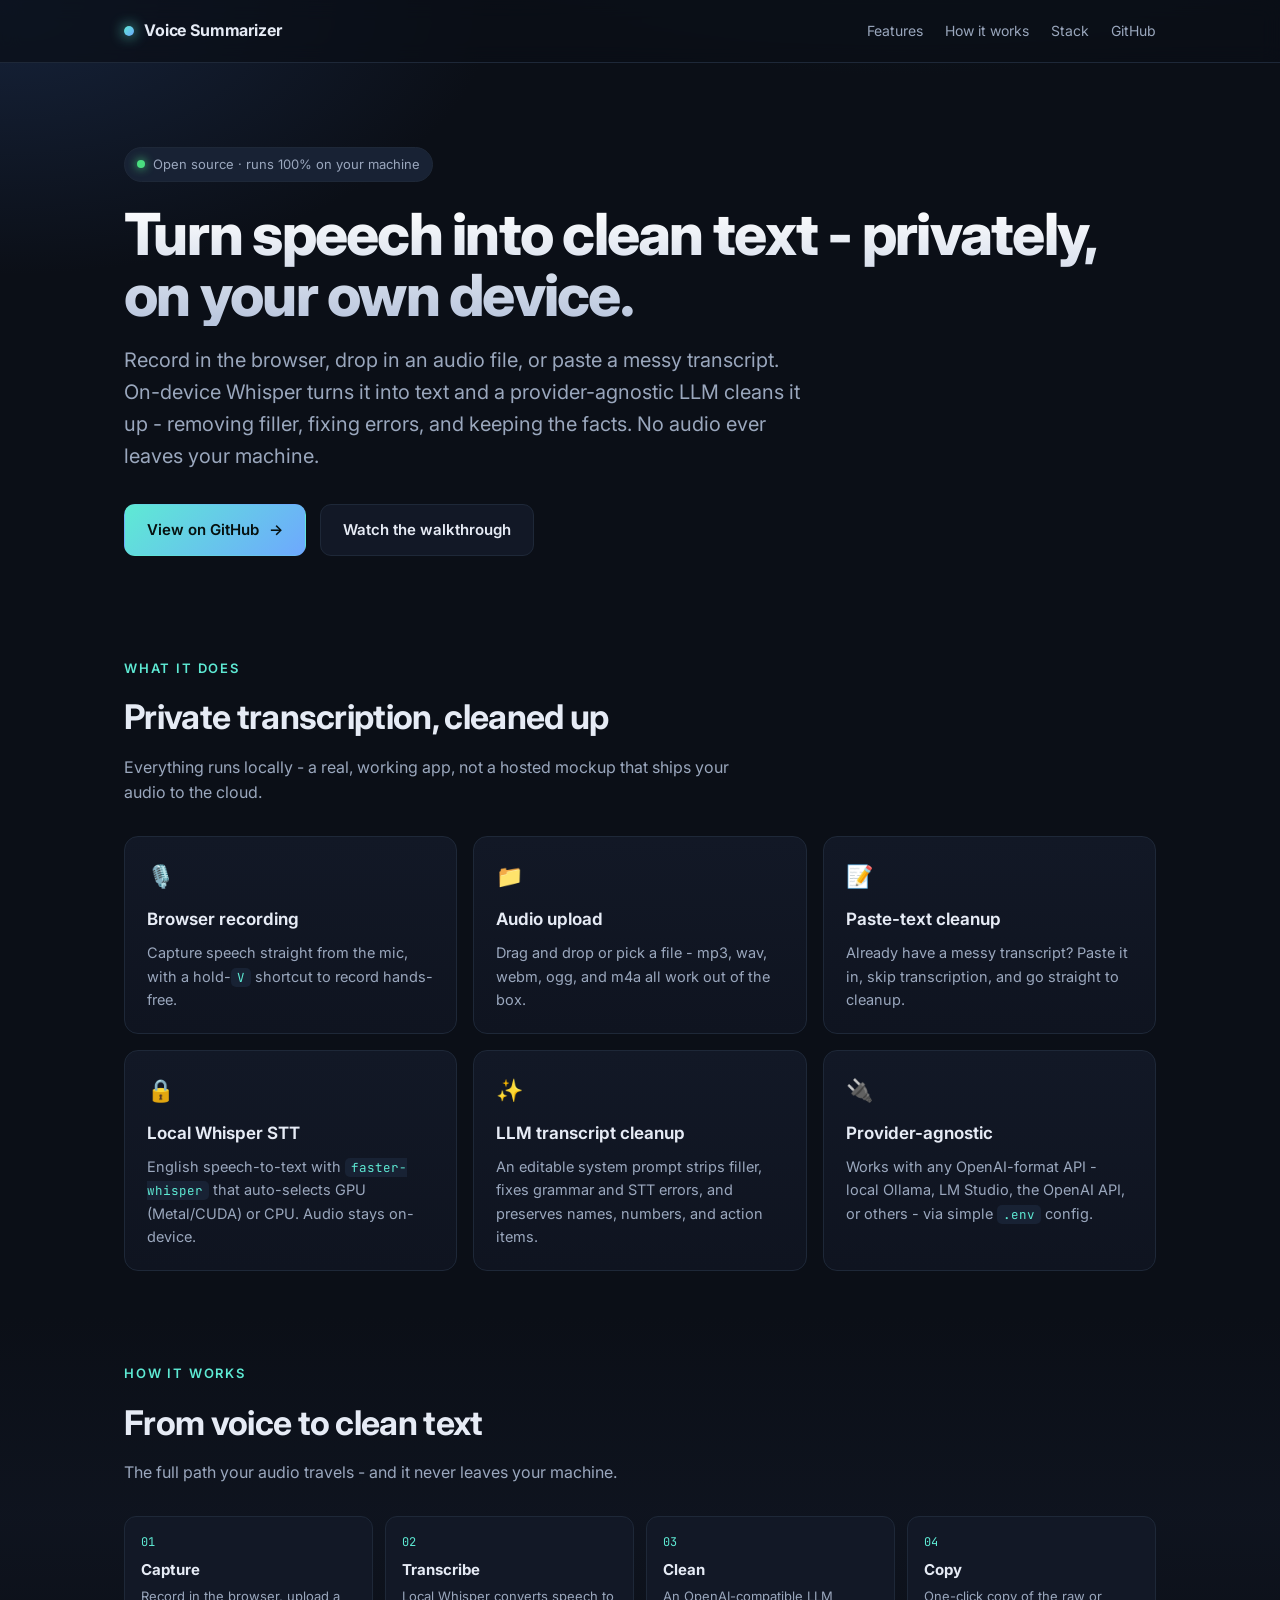
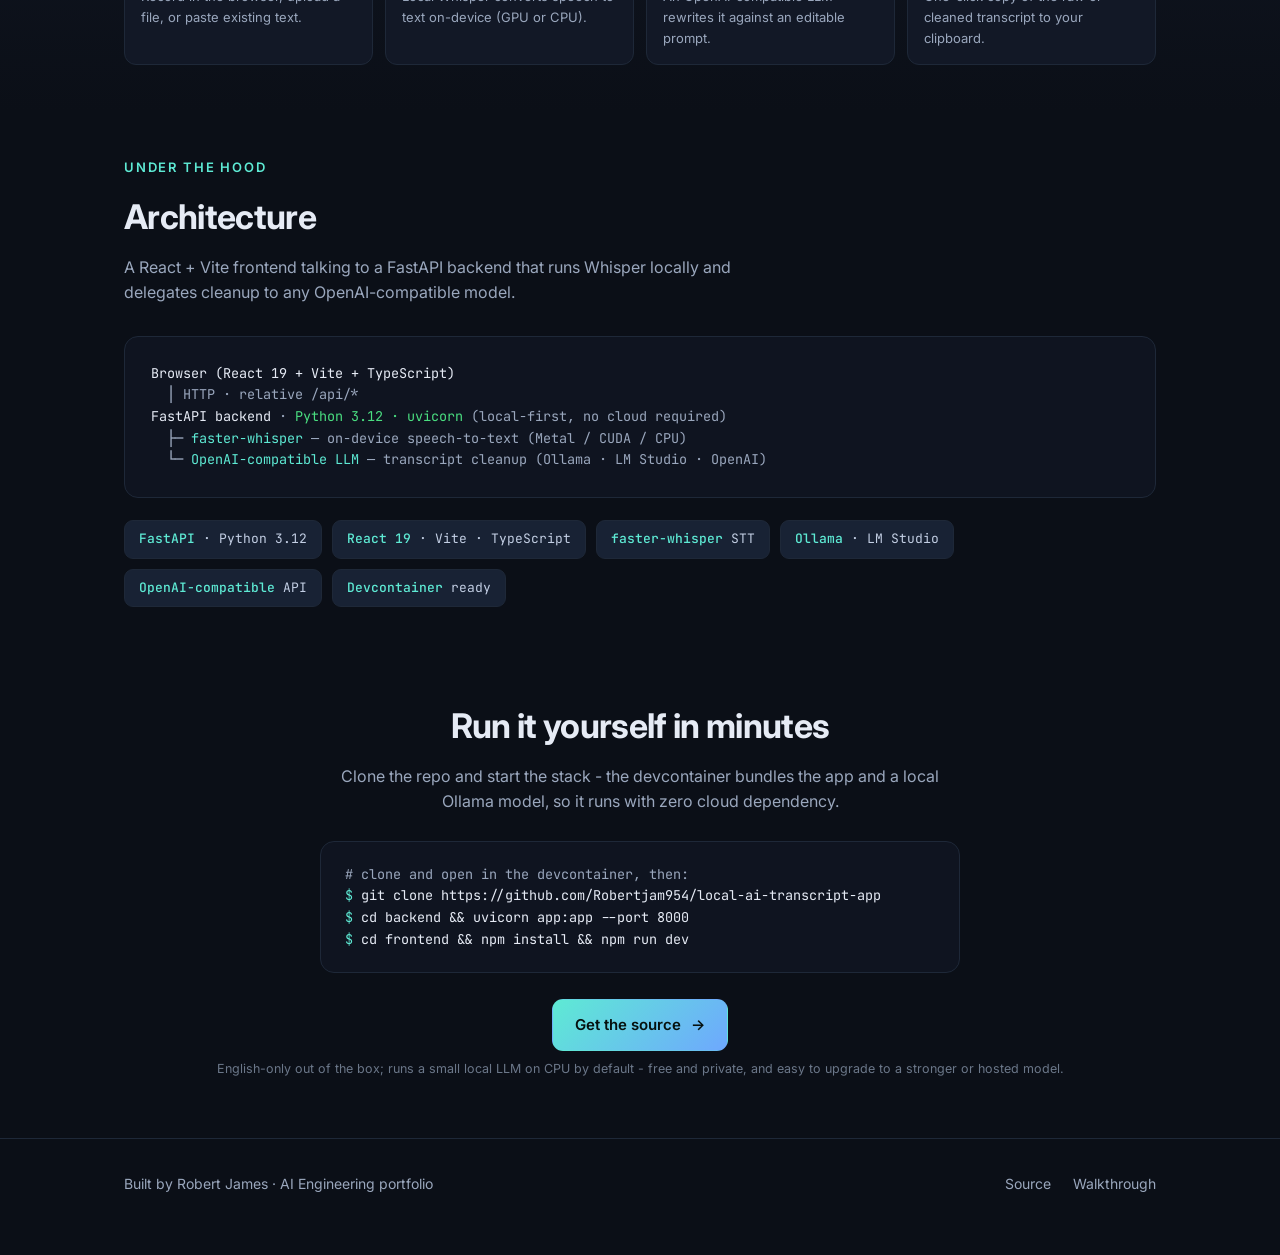
==== site/index.html @ 87acdcfa "ok" ====
<!DOCTYPE html>
<html lang="en">
<head>
<meta charset="utf-8" />
<meta name="viewport" content="width=device-width, initial-scale=1" />
<title>AI Transcript App - Voice Summarizer</title>
<meta name="description" content="A local-first voice transcription and cleanup app: browser recording, on-device Whisper speech-to-text, and provider-agnostic LLM cleanup. FastAPI + React. Your audio never leaves your machine." />
<meta property="og:title" content="AI Transcript App - Voice Summarizer" />
<meta property="og:description" content="Browser recording, on-device Whisper speech-to-text, and provider-agnostic LLM cleanup - all running locally on your own machine." />
<meta property="og:type" content="website" />
<link rel="preconnect" href="https://fonts.googleapis.com" />
<link rel="preconnect" href="https://fonts.gstatic.com" crossorigin />
<link href="https://fonts.googleapis.com/css2?family=Inter:wght@400;500;600;700;800&family=JetBrains+Mono:wght@400;500&display=swap" rel="stylesheet" />
<style>
  :root {
    --bg: #0b0f17;
    --panel: #121826;
    --panel-2: #0f1420;
    --border: #1e2838;
    --text: #e6ebf5;
    --muted: #9aa7bd;
    --accent: #5eead4;
    --accent-2: #6ea8fe;
    --good: #4ade80;
    --chip: #182234;
    --radius: 14px;
    --max: 1080px;
  }
  * { box-sizing: border-box; }
  html { scroll-behavior: smooth; }
  body {
    margin: 0;
    font-family: 'Inter', system-ui, -apple-system, Segoe UI, Roboto, sans-serif;
    background: radial-gradient(1200px 600px at 70% -10%, #13322f 0%, transparent 60%),
                radial-gradient(900px 500px at 0% 0%, #16233b 0%, transparent 55%),
                var(--bg);
    color: var(--text);
    line-height: 1.6;
    -webkit-font-smoothing: antialiased;
  }
  a { color: var(--accent); text-decoration: none; }
  a:hover { text-decoration: underline; }
  .wrap { max-width: var(--max); margin: 0 auto; padding: 0 24px; }

  /* Nav */
  nav {
    position: sticky; top: 0; z-index: 10;
    backdrop-filter: blur(10px);
    background: rgba(11,15,23,0.72);
    border-bottom: 1px solid var(--border);
  }
  nav .wrap { display: flex; align-items: center; justify-content: space-between; height: 62px; }
  .brand { display: flex; align-items: center; gap: 10px; font-weight: 700; letter-spacing: -0.01em; }
  .brand .dot { width: 10px; height: 10px; border-radius: 50%; background: linear-gradient(135deg, var(--accent), var(--accent-2)); box-shadow: 0 0 14px var(--accent); }
  .nav-links { display: flex; gap: 22px; align-items: center; font-size: 14px; }
  .nav-links a { color: var(--muted); }
  .nav-links a:hover { color: var(--text); text-decoration: none; }

  /* Hero */
  header.hero { padding: 84px 0 56px; }
  .status {
    display: inline-flex; align-items: center; gap: 8px;
    font-size: 13px; color: var(--muted);
    background: var(--chip); border: 1px solid var(--border);
    padding: 6px 12px; border-radius: 999px; margin-bottom: 22px;
  }
  .status .live { width: 8px; height: 8px; border-radius: 50%; background: var(--good); box-shadow: 0 0 10px var(--good); animation: pulse 2s infinite; }
  @keyframes pulse { 0%,100% { opacity: 1; } 50% { opacity: 0.4; } }
  h1 {
    font-size: clamp(34px, 6vw, 58px);
    line-height: 1.05; letter-spacing: -0.03em; margin: 0 0 18px;
    font-weight: 800;
    background: linear-gradient(180deg, #ffffff 0%, #b7c4dc 100%);
    -webkit-background-clip: text; background-clip: text; color: transparent;
  }
  .lede { font-size: clamp(16px, 2.2vw, 20px); color: var(--muted); max-width: 680px; margin: 0 0 32px; }
  .cta { display: flex; flex-wrap: wrap; gap: 14px; }
  .btn {
    display: inline-flex; align-items: center; gap: 10px;
    padding: 13px 22px; border-radius: 11px; font-weight: 600; font-size: 15px;
    border: 1px solid transparent; cursor: pointer;
  }
  .btn.primary { background: linear-gradient(135deg, var(--accent), var(--accent-2)); color: #06110f; }
  .btn.primary:hover { text-decoration: none; filter: brightness(1.08); }
  .btn.ghost { background: var(--panel); border-color: var(--border); color: var(--text); }
  .btn.ghost:hover { text-decoration: none; border-color: #33415a; }
  .btn .arrow { transition: transform .2s; }
  .btn:hover .arrow { transform: translateX(3px); }

  /* Sections */
  section { padding: 46px 0; }
  .eyebrow { font-size: 13px; text-transform: uppercase; letter-spacing: 0.14em; color: var(--accent); font-weight: 600; margin-bottom: 12px; }
  h2 { font-size: clamp(24px, 3.4vw, 34px); letter-spacing: -0.02em; margin: 0 0 10px; font-weight: 700; }
  .section-sub { color: var(--muted); max-width: 640px; margin: 0 0 30px; }

  /* Feature grid */
  .grid { display: grid; grid-template-columns: repeat(auto-fit, minmax(260px, 1fr)); gap: 16px; }
  .card {
    background: linear-gradient(180deg, var(--panel) 0%, var(--panel-2) 100%);
    border: 1px solid var(--border); border-radius: var(--radius); padding: 22px;
    transition: transform .2s, border-color .2s;
  }
  .card:hover { transform: translateY(-3px); border-color: #33415a; }
  .card .ico { font-size: 22px; margin-bottom: 12px; }
  .card h3 { margin: 0 0 8px; font-size: 17px; font-weight: 650; }
  .card p { margin: 0; color: var(--muted); font-size: 14.5px; }
  .card code { font-family: 'JetBrains Mono', monospace; font-size: 12.5px; color: var(--accent); background: var(--chip); padding: 1px 6px; border-radius: 5px; }

  /* Flow */
  .flow { display: flex; flex-wrap: wrap; align-items: stretch; gap: 12px; }
  .flow .step {
    flex: 1 1 150px; background: var(--panel); border: 1px solid var(--border);
    border-radius: 12px; padding: 16px; position: relative;
  }
  .flow .step .n { font-family: 'JetBrains Mono', monospace; font-size: 12px; color: var(--accent); }
  .flow .step h4 { margin: 6px 0 4px; font-size: 15px; }
  .flow .step p { margin: 0; font-size: 13px; color: var(--muted); }

  /* Stack chips */
  .chips { display: flex; flex-wrap: wrap; gap: 10px; }
  .chip {
    font-family: 'JetBrains Mono', monospace; font-size: 13px;
    background: var(--chip); border: 1px solid var(--border);
    padding: 8px 14px; border-radius: 9px; color: #c3cfe4;
  }
  .chip b { color: var(--accent); font-weight: 500; }

  /* Architecture panel */
  .arch {
    background: var(--panel-2); border: 1px solid var(--border);
    border-radius: var(--radius); padding: 26px; font-family: 'JetBrains Mono', monospace;
    font-size: 13.5px; color: var(--muted); overflow-x: auto;
  }
  .arch .l { color: var(--text); }
  .arch .a { color: var(--accent); }
  .arch .g { color: var(--good); }

  /* Code block */
  .code {
    background: var(--panel-2); border: 1px solid var(--border);
    border-radius: var(--radius); padding: 22px 24px; font-family: 'JetBrains Mono', monospace;
    font-size: 13.5px; color: var(--text); overflow-x: auto; margin: 0 auto; max-width: 640px; text-align: left;
  }
  .code .c { color: var(--muted); }
  .code .p { color: var(--accent); }

  footer { border-top: 1px solid var(--border); padding: 34px 0 60px; color: var(--muted); font-size: 14px; }
  footer .wrap { display: flex; flex-wrap: wrap; gap: 12px; justify-content: space-between; align-items: center; }
  .note { font-size: 12.5px; color: #6b7789; margin-top: 8px; }
</style>
</head>
<body>

<nav>
  <div class="wrap">
    <div class="brand"><span class="dot"></span> Voice Summarizer</div>
    <div class="nav-links">
      <a href="#features">Features</a>
      <a href="#how">How it works</a>
      <a href="#stack">Stack</a>
      <a href="https://github.com/Robertjam954/local-ai-transcript-app">GitHub</a>
    </div>
  </div>
</nav>

<header class="hero">
  <div class="wrap">
    <span class="status"><span class="live"></span> Open source · runs 100% on your machine</span>
    <h1>Turn speech into clean text - privately, on your own device.</h1>
    <p class="lede">
      Record in the browser, drop in an audio file, or paste a messy transcript. On-device Whisper
      turns it into text and a provider-agnostic LLM cleans it up - removing filler, fixing errors, and
      keeping the facts. No audio ever leaves your machine.
    </p>
    <div class="cta">
      <a class="btn primary" href="https://github.com/Robertjam954/local-ai-transcript-app" target="_blank" rel="noopener">
        View on GitHub <span class="arrow">-&gt;</span>
      </a>
      <a class="btn ghost" href="https://youtu.be/WUo5tKg2lnE" target="_blank" rel="noopener">
        Watch the walkthrough
      </a>
    </div>
  </div>
</header>

<section id="features">
  <div class="wrap">
    <div class="eyebrow">What it does</div>
    <h2>Private transcription, cleaned up</h2>
    <p class="section-sub">Everything runs locally - a real, working app, not a hosted mockup that ships your audio to the cloud.</p>
    <div class="grid">
      <div class="card">
        <div class="ico">🎙️</div>
        <h3>Browser recording</h3>
        <p>Capture speech straight from the mic, with a hold-<code>V</code> shortcut to record hands-free.</p>
      </div>
      <div class="card">
        <div class="ico">📁</div>
        <h3>Audio upload</h3>
        <p>Drag and drop or pick a file - mp3, wav, webm, ogg, and m4a all work out of the box.</p>
      </div>
      <div class="card">
        <div class="ico">📝</div>
        <h3>Paste-text cleanup</h3>
        <p>Already have a messy transcript? Paste it in, skip transcription, and go straight to cleanup.</p>
      </div>
      <div class="card">
        <div class="ico">🔒</div>
        <h3>Local Whisper STT</h3>
        <p>English speech-to-text with <code>faster-whisper</code> that auto-selects GPU (Metal/CUDA) or CPU. Audio stays on-device.</p>
      </div>
      <div class="card">
        <div class="ico">✨</div>
        <h3>LLM transcript cleanup</h3>
        <p>An editable system prompt strips filler, fixes grammar and STT errors, and preserves names, numbers, and action items.</p>
      </div>
      <div class="card">
        <div class="ico">🔌</div>
        <h3>Provider-agnostic</h3>
        <p>Works with any OpenAI-format API - local Ollama, LM Studio, the OpenAI API, or others - via simple <code>.env</code> config.</p>
      </div>
    </div>
  </div>
</section>

<section id="how" style="background: linear-gradient(180deg, transparent, rgba(18,24,38,0.5), transparent);">
  <div class="wrap">
    <div class="eyebrow">How it works</div>
    <h2>From voice to clean text</h2>
    <p class="section-sub">The full path your audio travels - and it never leaves your machine.</p>
    <div class="flow">
      <div class="step"><div class="n">01</div><h4>Capture</h4><p>Record in the browser, upload a file, or paste existing text.</p></div>
      <div class="step"><div class="n">02</div><h4>Transcribe</h4><p>Local Whisper converts speech to text on-device (GPU or CPU).</p></div>
      <div class="step"><div class="n">03</div><h4>Clean</h4><p>An OpenAI-compatible LLM rewrites it against an editable prompt.</p></div>
      <div class="step"><div class="n">04</div><h4>Copy</h4><p>One-click copy of the raw or cleaned transcript to your clipboard.</p></div>
    </div>
  </div>
</section>

<section id="stack">
  <div class="wrap">
    <div class="eyebrow">Under the hood</div>
    <h2>Architecture</h2>
    <p class="section-sub">A React + Vite frontend talking to a FastAPI backend that runs Whisper locally and delegates cleanup to any OpenAI-compatible model.</p>
    <div class="arch">
<span class="l">Browser (React 19 + Vite + TypeScript)</span><br />
&nbsp;&nbsp;│ HTTP · relative /api/*<br />
<span class="l">FastAPI backend</span> · <span class="g">Python 3.12 · uvicorn</span> (local-first, no cloud required)<br />
&nbsp;&nbsp;├─ <span class="a">faster-whisper</span> — on-device speech-to-text (Metal / CUDA / CPU)<br />
&nbsp;&nbsp;└─ <span class="a">OpenAI-compatible LLM</span> — transcript cleanup (Ollama · LM Studio · OpenAI)<br />
    </div>
    <div style="height:22px"></div>
    <div class="chips">
      <span class="chip"><b>FastAPI</b> · Python 3.12</span>
      <span class="chip"><b>React 19</b> · Vite · TypeScript</span>
      <span class="chip"><b>faster-whisper</b> STT</span>
      <span class="chip"><b>Ollama</b> · LM Studio</span>
      <span class="chip"><b>OpenAI-compatible</b> API</span>
      <span class="chip"><b>Devcontainer</b> ready</span>
    </div>
  </div>
</section>

<section>
  <div class="wrap" style="text-align:center;">
    <h2>Run it yourself in minutes</h2>
    <p class="section-sub" style="margin: 0 auto 26px;">Clone the repo and start the stack - the devcontainer bundles the app and a local Ollama model, so it runs with zero cloud dependency.</p>
    <div class="code">
<span class="c"># clone and open in the devcontainer, then:</span><br />
<span class="p">$</span> git clone https://github.com/Robertjam954/local-ai-transcript-app<br />
<span class="p">$</span> cd backend &amp;&amp; uvicorn app:app --port 8000<br />
<span class="p">$</span> cd frontend &amp;&amp; npm install &amp;&amp; npm run dev
    </div>
    <div style="height:26px"></div>
    <a class="btn primary" href="https://github.com/Robertjam954/local-ai-transcript-app" target="_blank" rel="noopener">
      Get the source <span class="arrow">-&gt;</span>
    </a>
    <p class="note">English-only out of the box; runs a small local LLM on CPU by default - free and private, and easy to upgrade to a stronger or hosted model.</p>
  </div>
</section>

<footer>
  <div class="wrap">
    <div>Built by Robert James · AI Engineering portfolio</div>
    <div class="nav-links">
      <a href="https://github.com/Robertjam954/local-ai-transcript-app">Source</a>
      <a href="https://youtu.be/WUo5tKg2lnE">Walkthrough</a>
    </div>
  </div>
</footer>

</body>
</html>
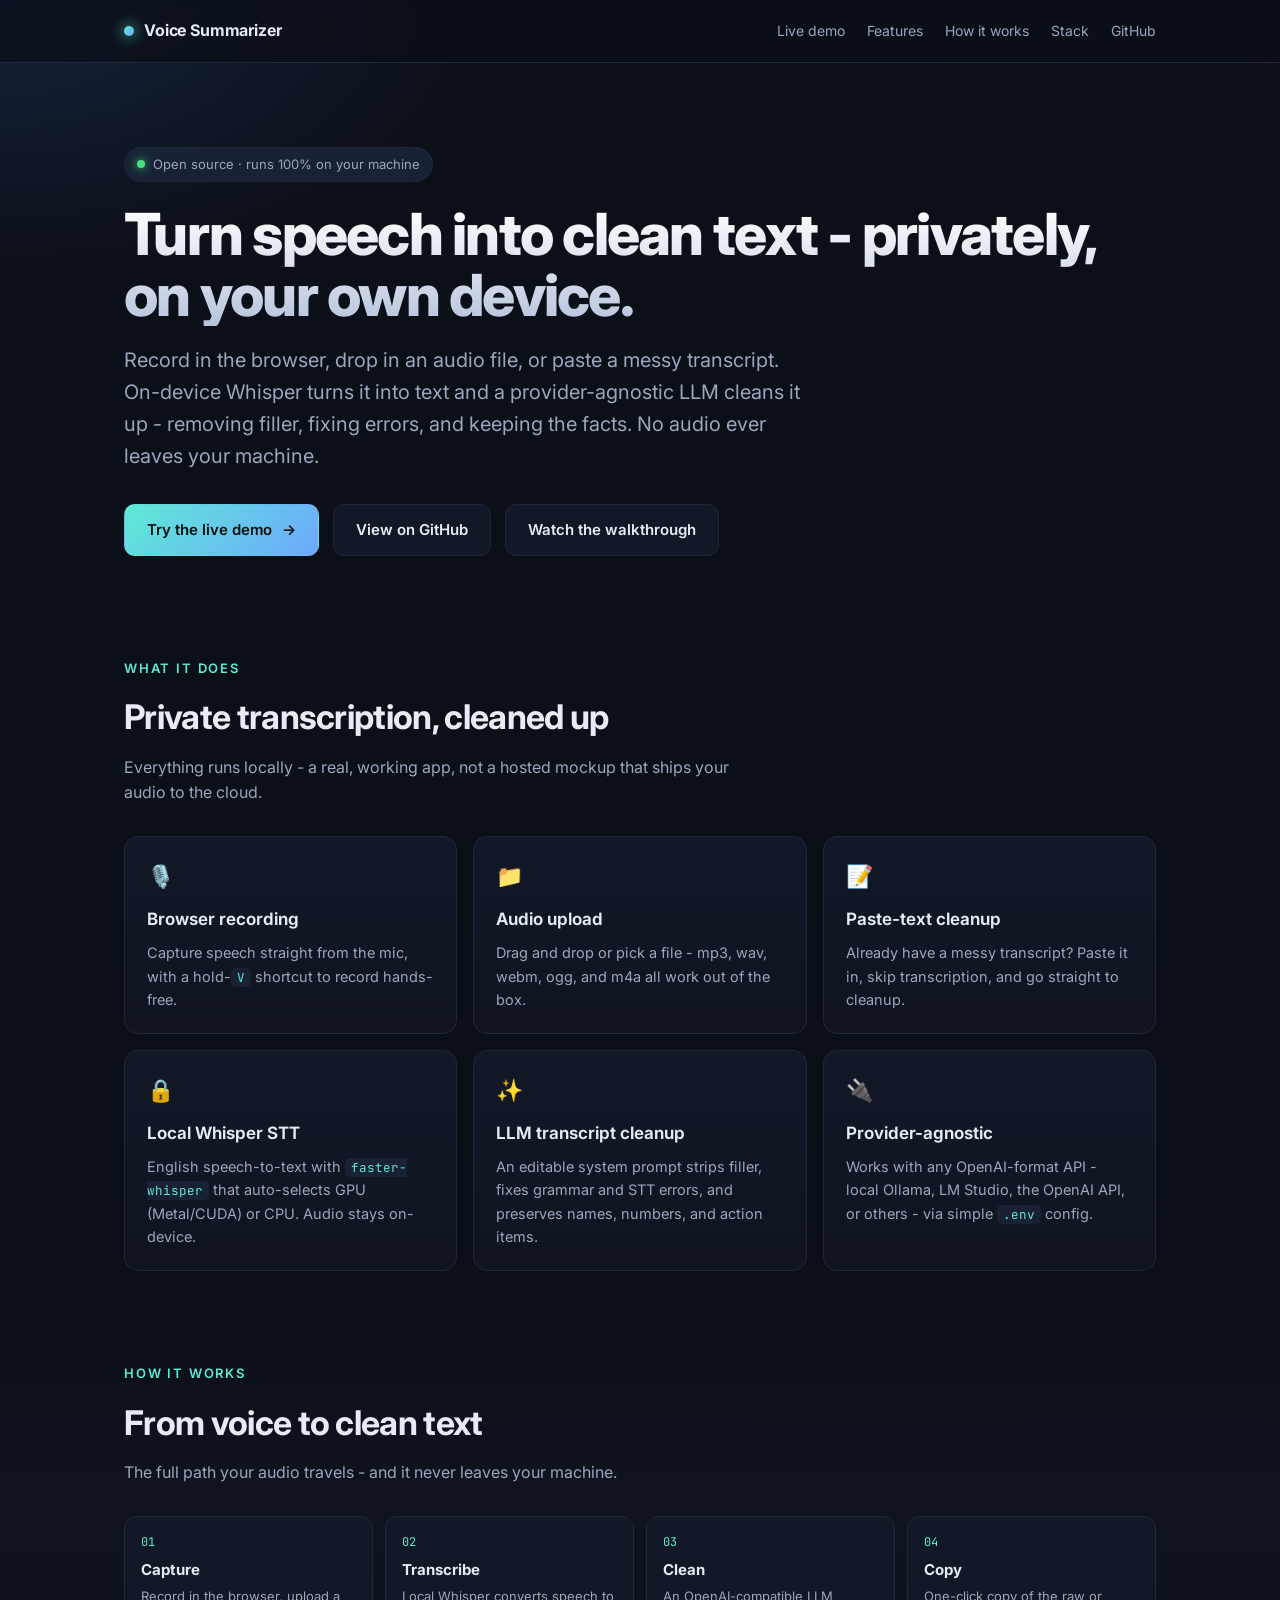
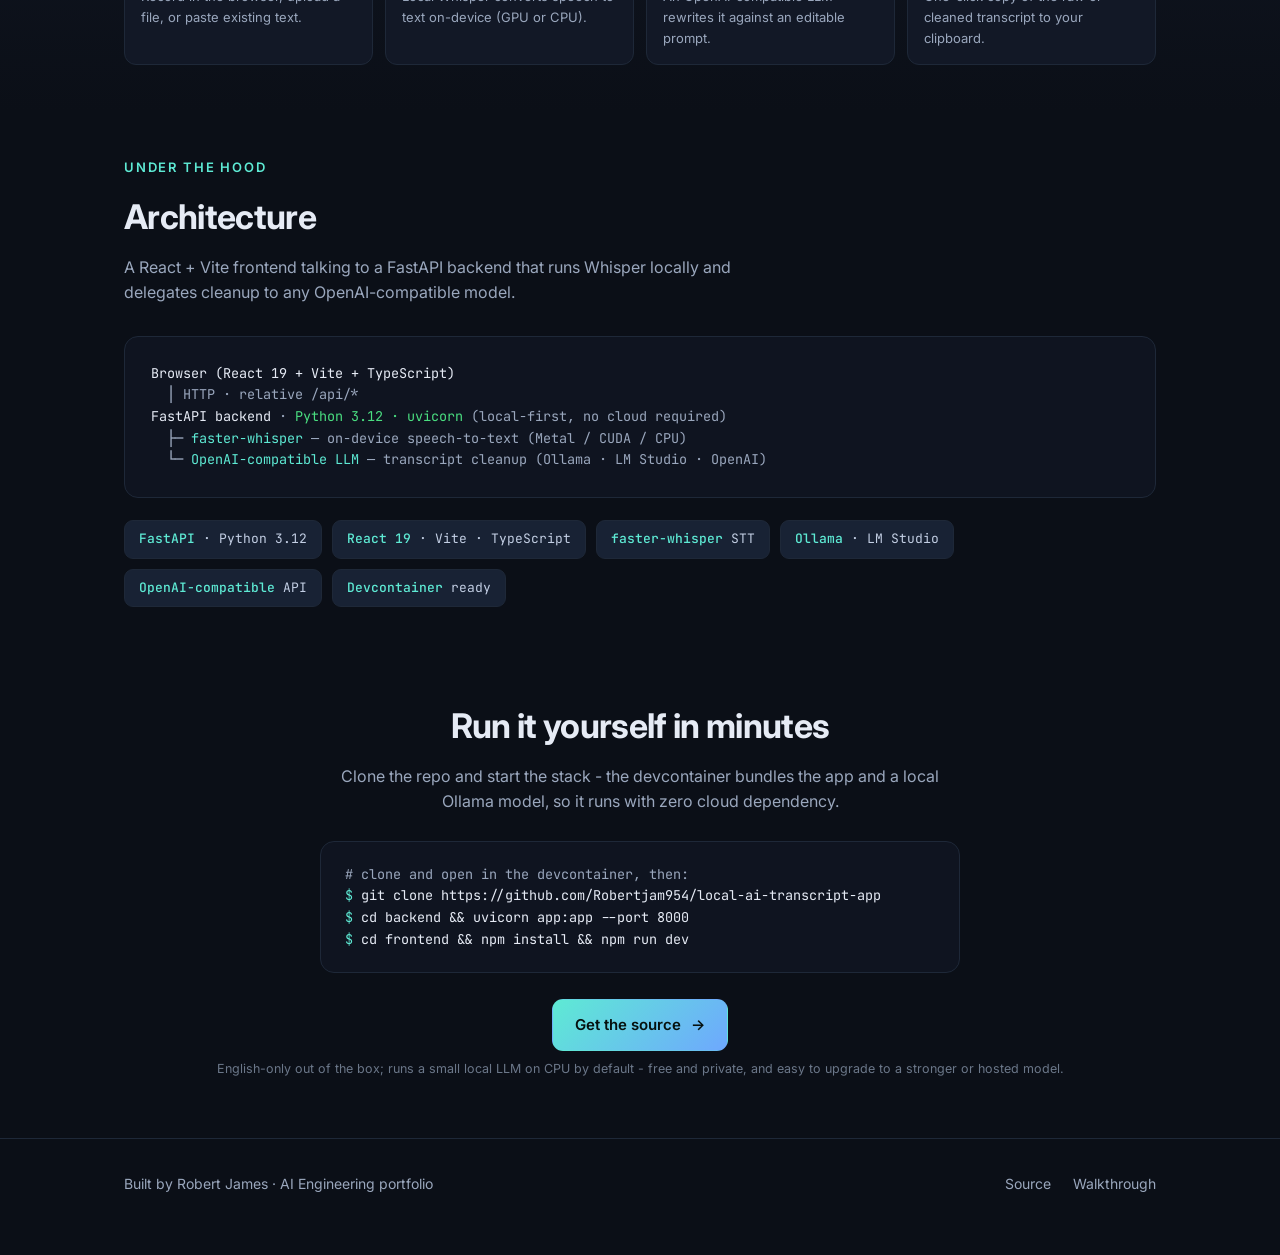
==== commit 9750b0cc: "Add in-browser live demo (on-device Whisper via transformers.js) Co-Authored-By: Claude Fable 5 <nor" ====
--- a/site/index.html
+++ b/site/index.html
@@ -155,6 +155,7 @@
   <div class="wrap">
     <div class="brand"><span class="dot"></span> Voice Summarizer</div>
     <div class="nav-links">
+      <a href="demo.html">Live demo</a>
       <a href="#features">Features</a>
       <a href="#how">How it works</a>
       <a href="#stack">Stack</a>
@@ -173,8 +174,11 @@
       keeping the facts. No audio ever leaves your machine.
     </p>
     <div class="cta">
-      <a class="btn primary" href="https://github.com/Robertjam954/local-ai-transcript-app" target="_blank" rel="noopener">
-        View on GitHub <span class="arrow">-&gt;</span>
+      <a class="btn primary" href="demo.html">
+        Try the live demo <span class="arrow">-&gt;</span>
+      </a>
+      <a class="btn ghost" href="https://github.com/Robertjam954/local-ai-transcript-app" target="_blank" rel="noopener">
+        View on GitHub
       </a>
       <a class="btn ghost" href="https://youtu.be/WUo5tKg2lnE" target="_blank" rel="noopener">
         Watch the walkthrough
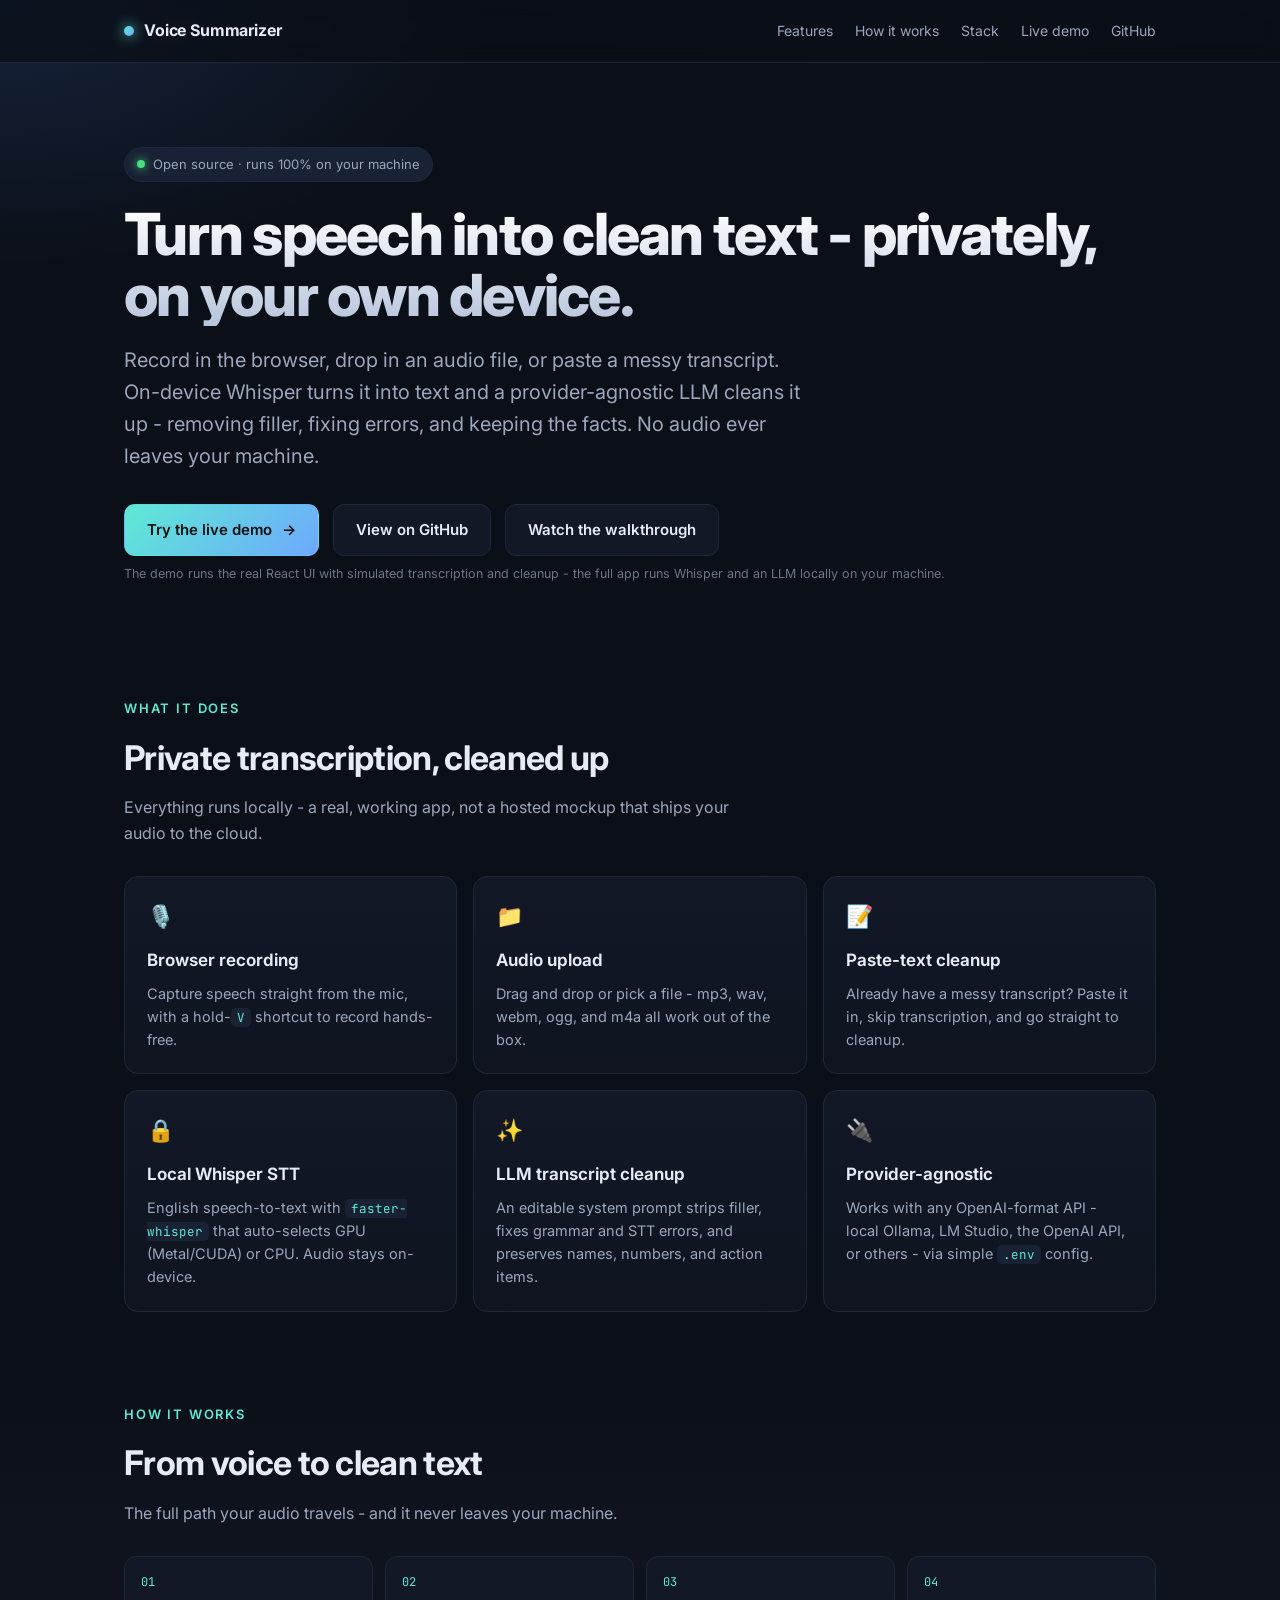
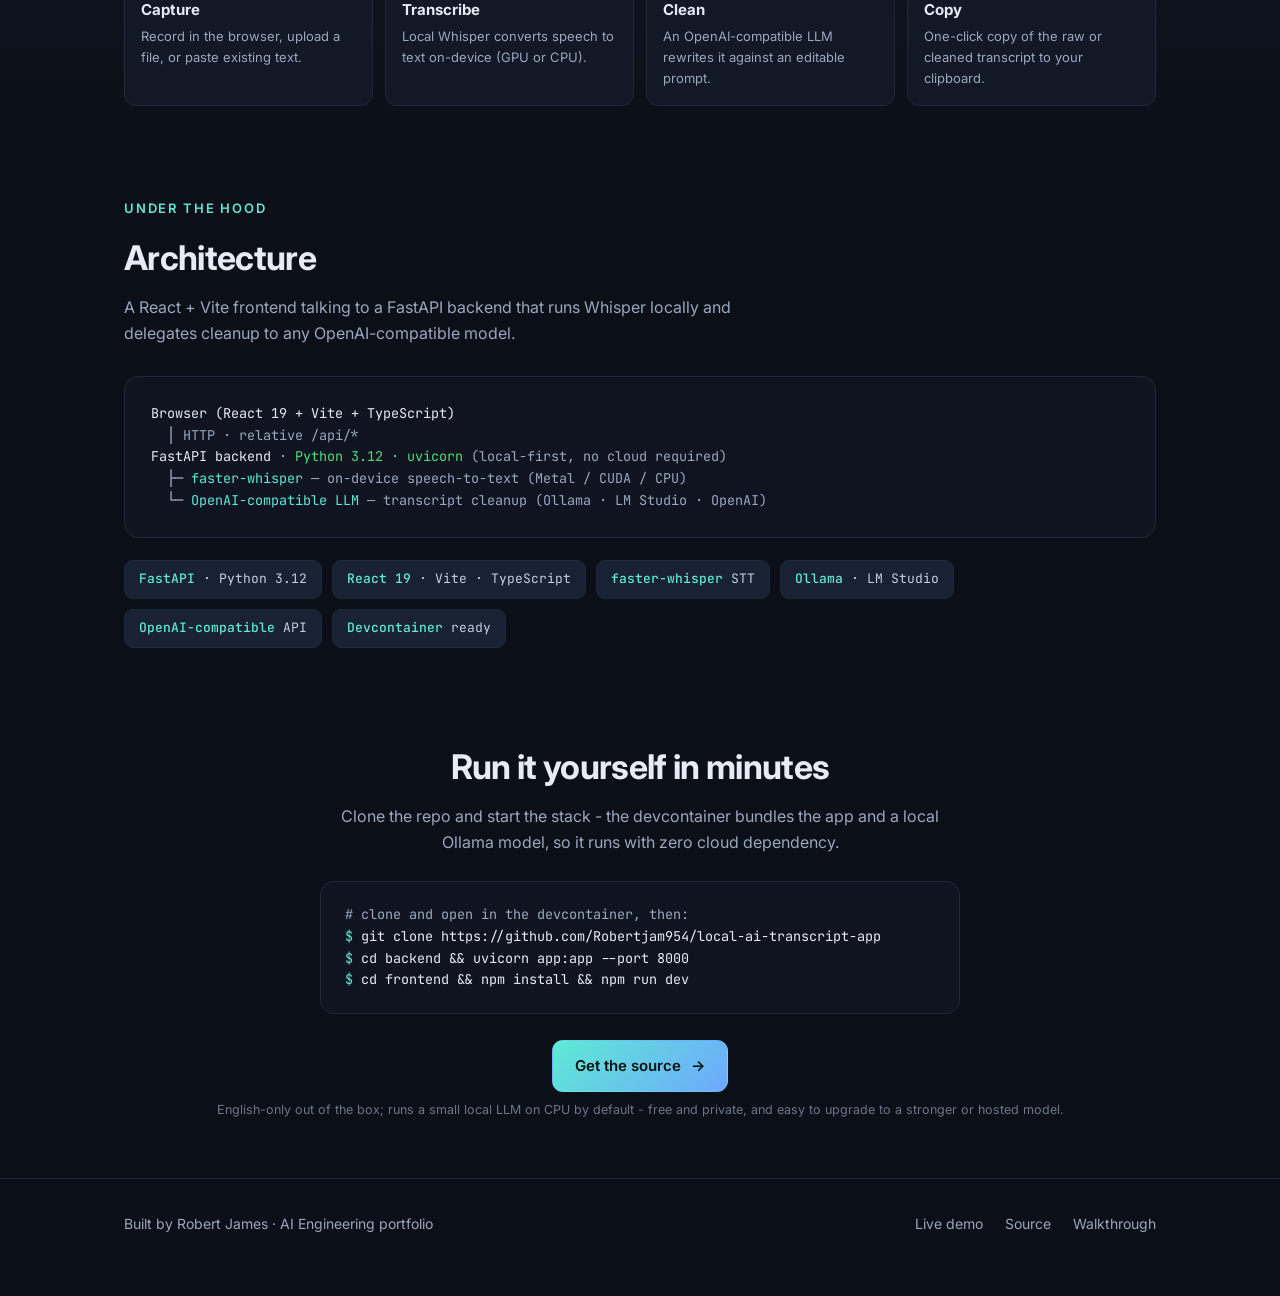
==== commit 77f039a6: "Add interactive GitHub Pages demo of the app UI Deploy the real React frontend to /demo/ on the port" ====
--- a/site/index.html
+++ b/site/index.html
@@ -155,10 +155,10 @@
   <div class="wrap">
     <div class="brand"><span class="dot"></span> Voice Summarizer</div>
     <div class="nav-links">
-      <a href="demo.html">Live demo</a>
       <a href="#features">Features</a>
       <a href="#how">How it works</a>
       <a href="#stack">Stack</a>
+      <a href="./demo/">Live demo</a>
       <a href="https://github.com/Robertjam954/local-ai-transcript-app">GitHub</a>
     </div>
   </div>
@@ -174,7 +174,7 @@
       keeping the facts. No audio ever leaves your machine.
     </p>
     <div class="cta">
-      <a class="btn primary" href="demo.html">
+      <a class="btn primary" href="./demo/">
         Try the live demo <span class="arrow">-&gt;</span>
       </a>
       <a class="btn ghost" href="https://github.com/Robertjam954/local-ai-transcript-app" target="_blank" rel="noopener">
@@ -184,6 +184,7 @@
         Watch the walkthrough
       </a>
     </div>
+    <p class="note">The demo runs the real React UI with simulated transcription and cleanup - the full app runs Whisper and an LLM locally on your machine.</p>
   </div>
 </header>
 
@@ -287,6 +288,7 @@
   <div class="wrap">
     <div>Built by Robert James · AI Engineering portfolio</div>
     <div class="nav-links">
+      <a href="./demo/">Live demo</a>
       <a href="https://github.com/Robertjam954/local-ai-transcript-app">Source</a>
       <a href="https://youtu.be/WUo5tKg2lnE">Walkthrough</a>
     </div>
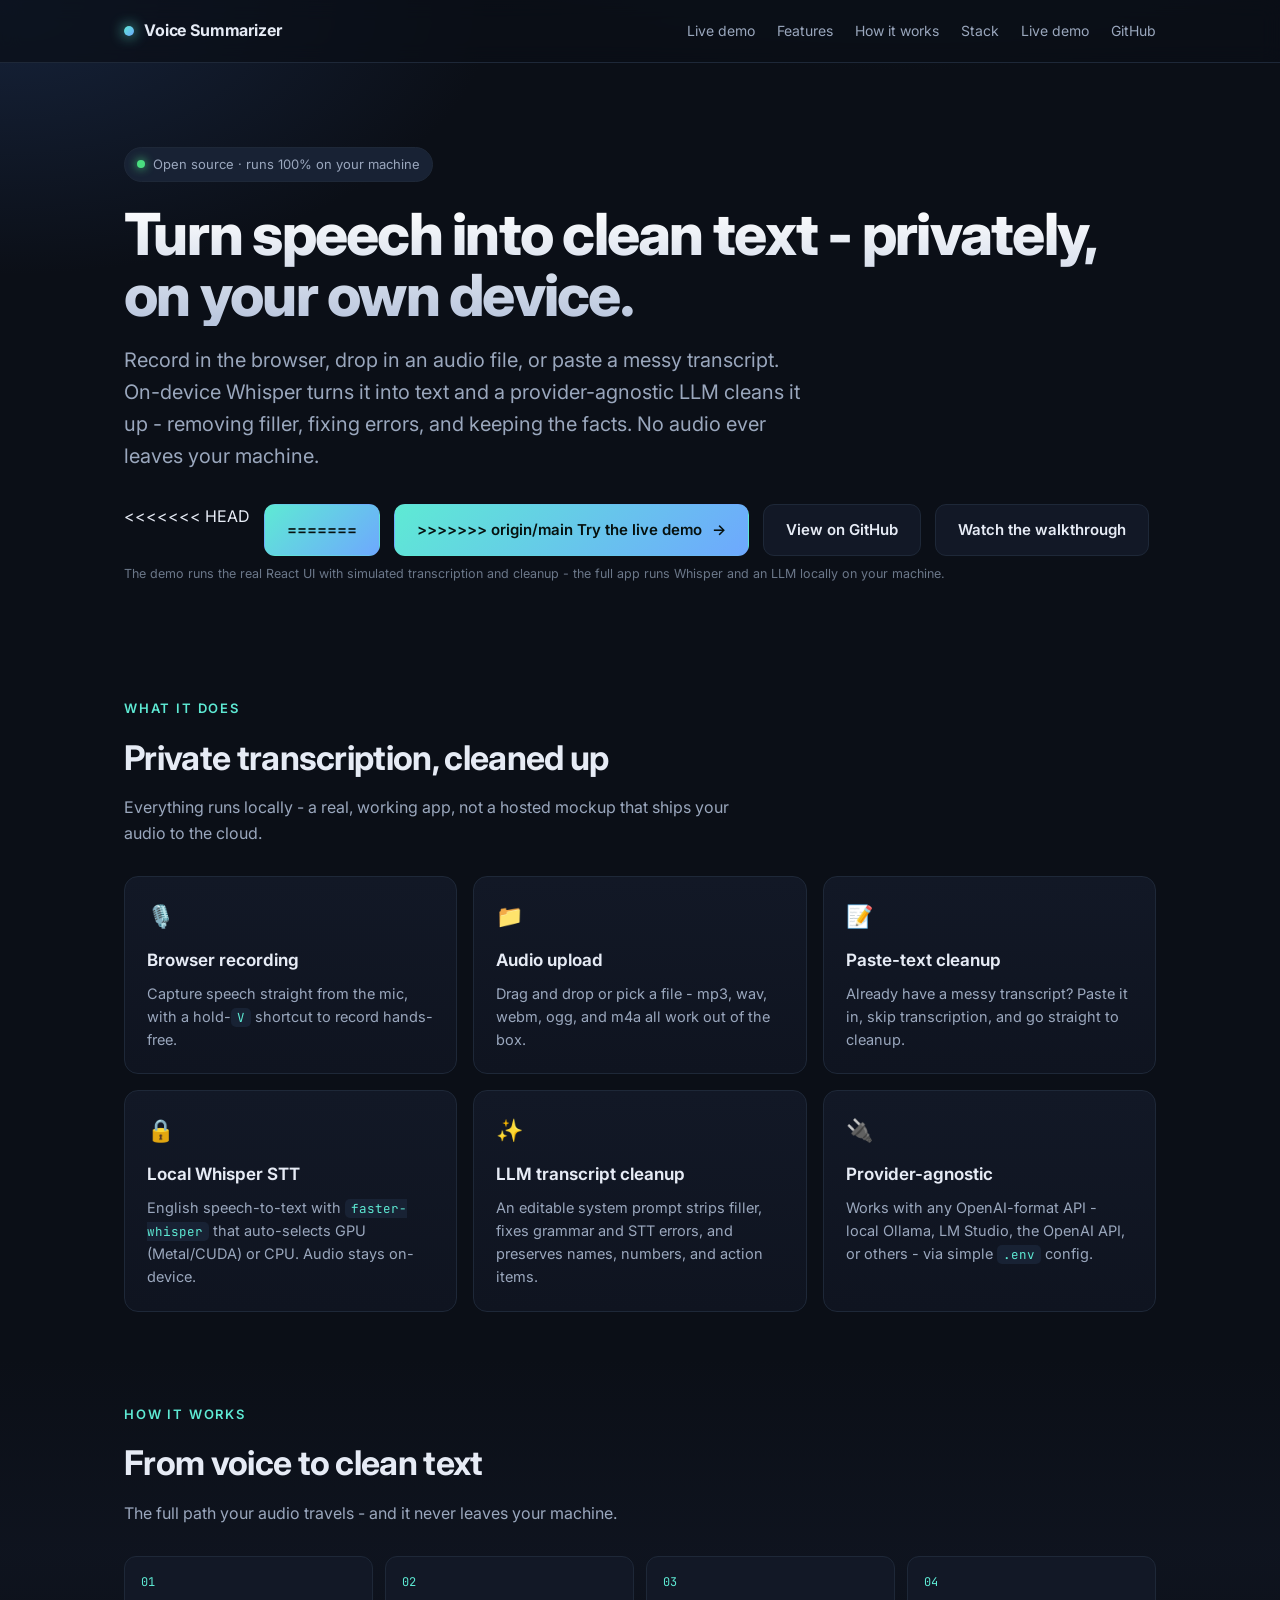
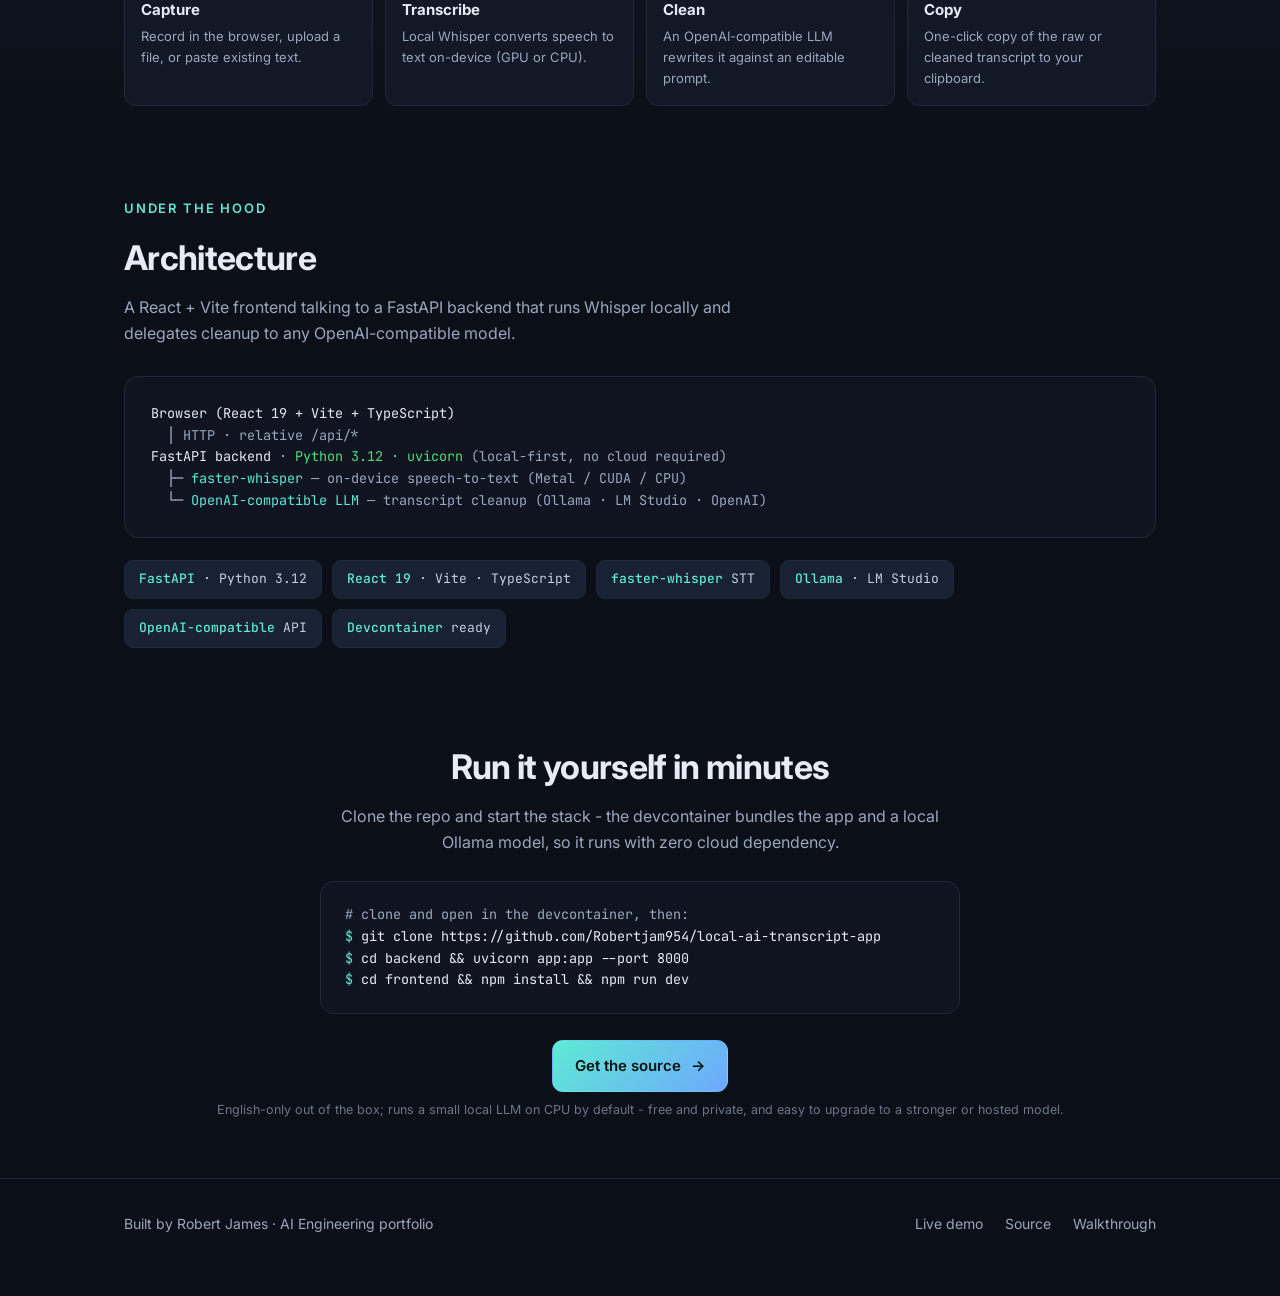
==== commit 9aae5f1f: "Initial plan: resolve merge conflicts in site/index.html" ====
--- a/site/index.html
+++ b/site/index.html
@@ -155,6 +155,7 @@
   <div class="wrap">
     <div class="brand"><span class="dot"></span> Voice Summarizer</div>
     <div class="nav-links">
+      <a href="demo.html">Live demo</a>
       <a href="#features">Features</a>
       <a href="#how">How it works</a>
       <a href="#stack">Stack</a>
@@ -174,7 +175,11 @@
       keeping the facts. No audio ever leaves your machine.
     </p>
     <div class="cta">
+<<<<<<< HEAD
       <a class="btn primary" href="./demo/">
+=======
+      <a class="btn primary" href="demo.html">
+>>>>>>> origin/main
         Try the live demo <span class="arrow">-&gt;</span>
       </a>
       <a class="btn ghost" href="https://github.com/Robertjam954/local-ai-transcript-app" target="_blank" rel="noopener">
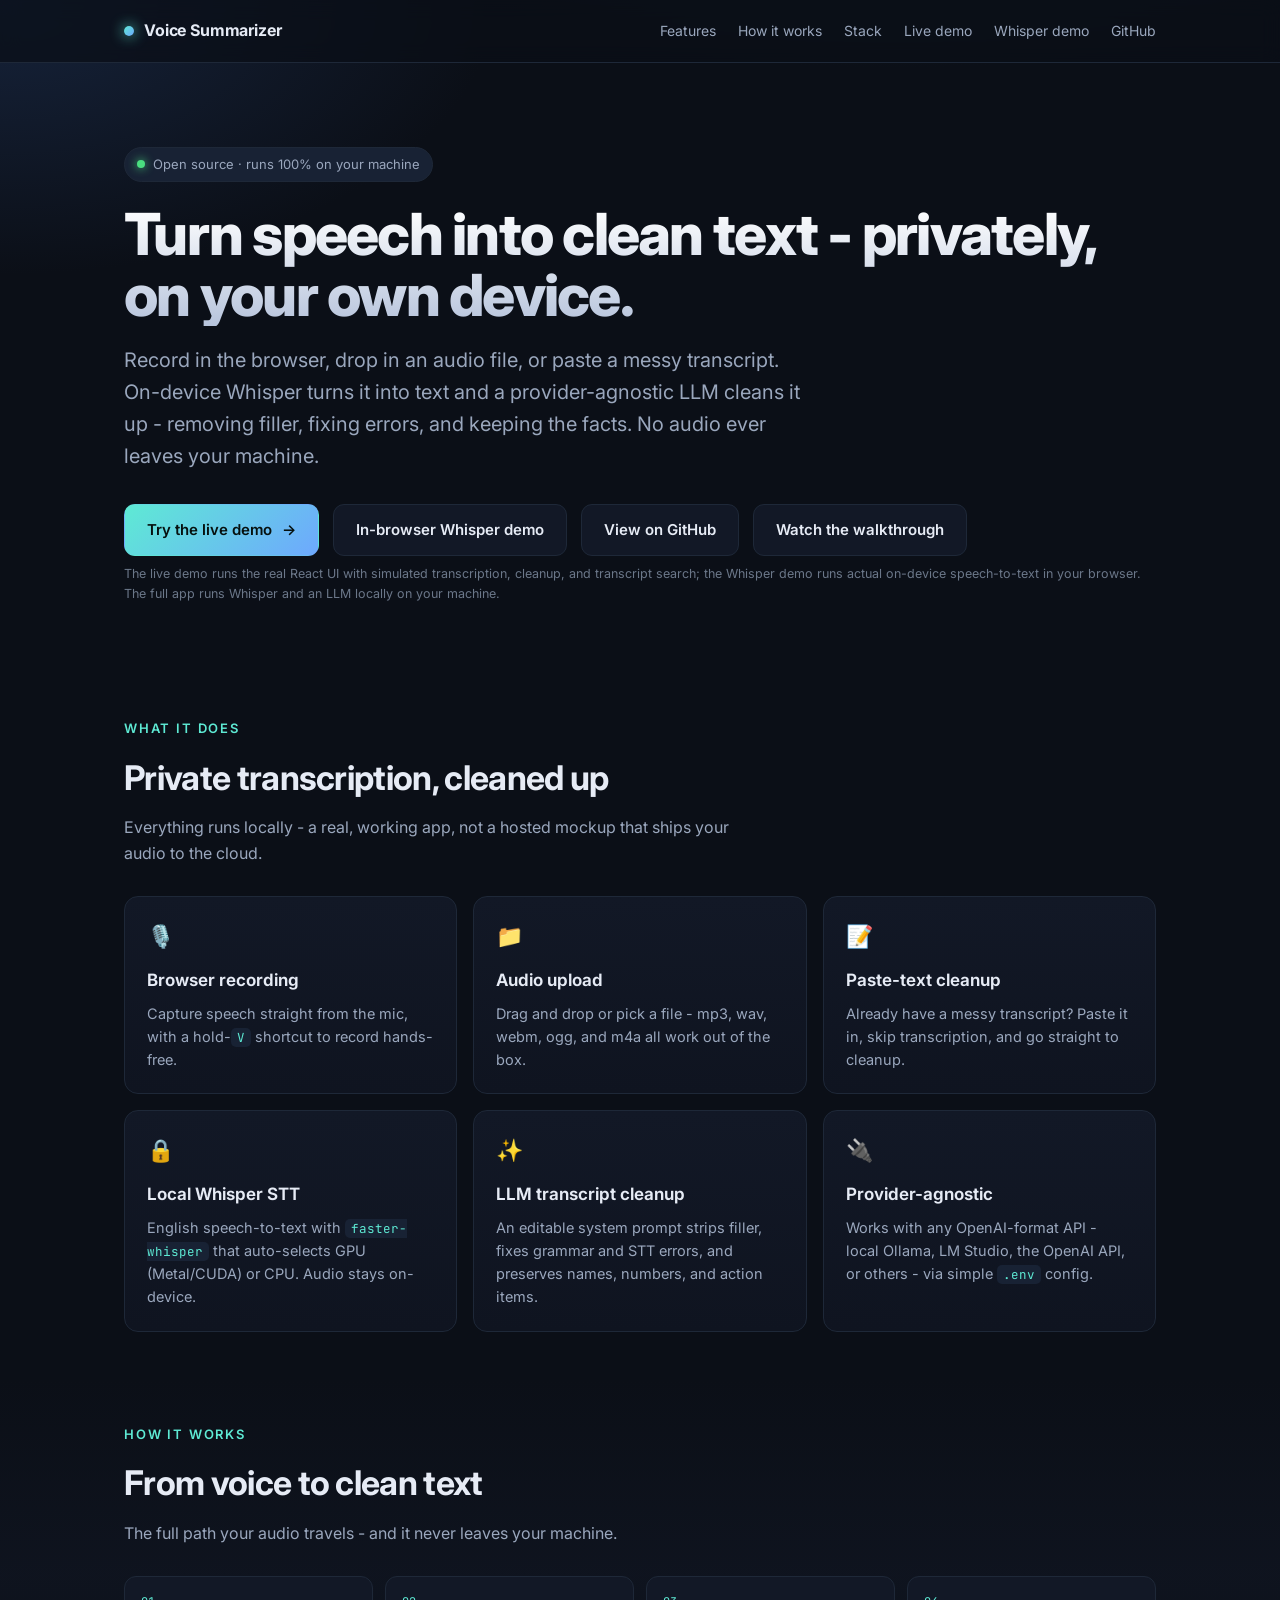
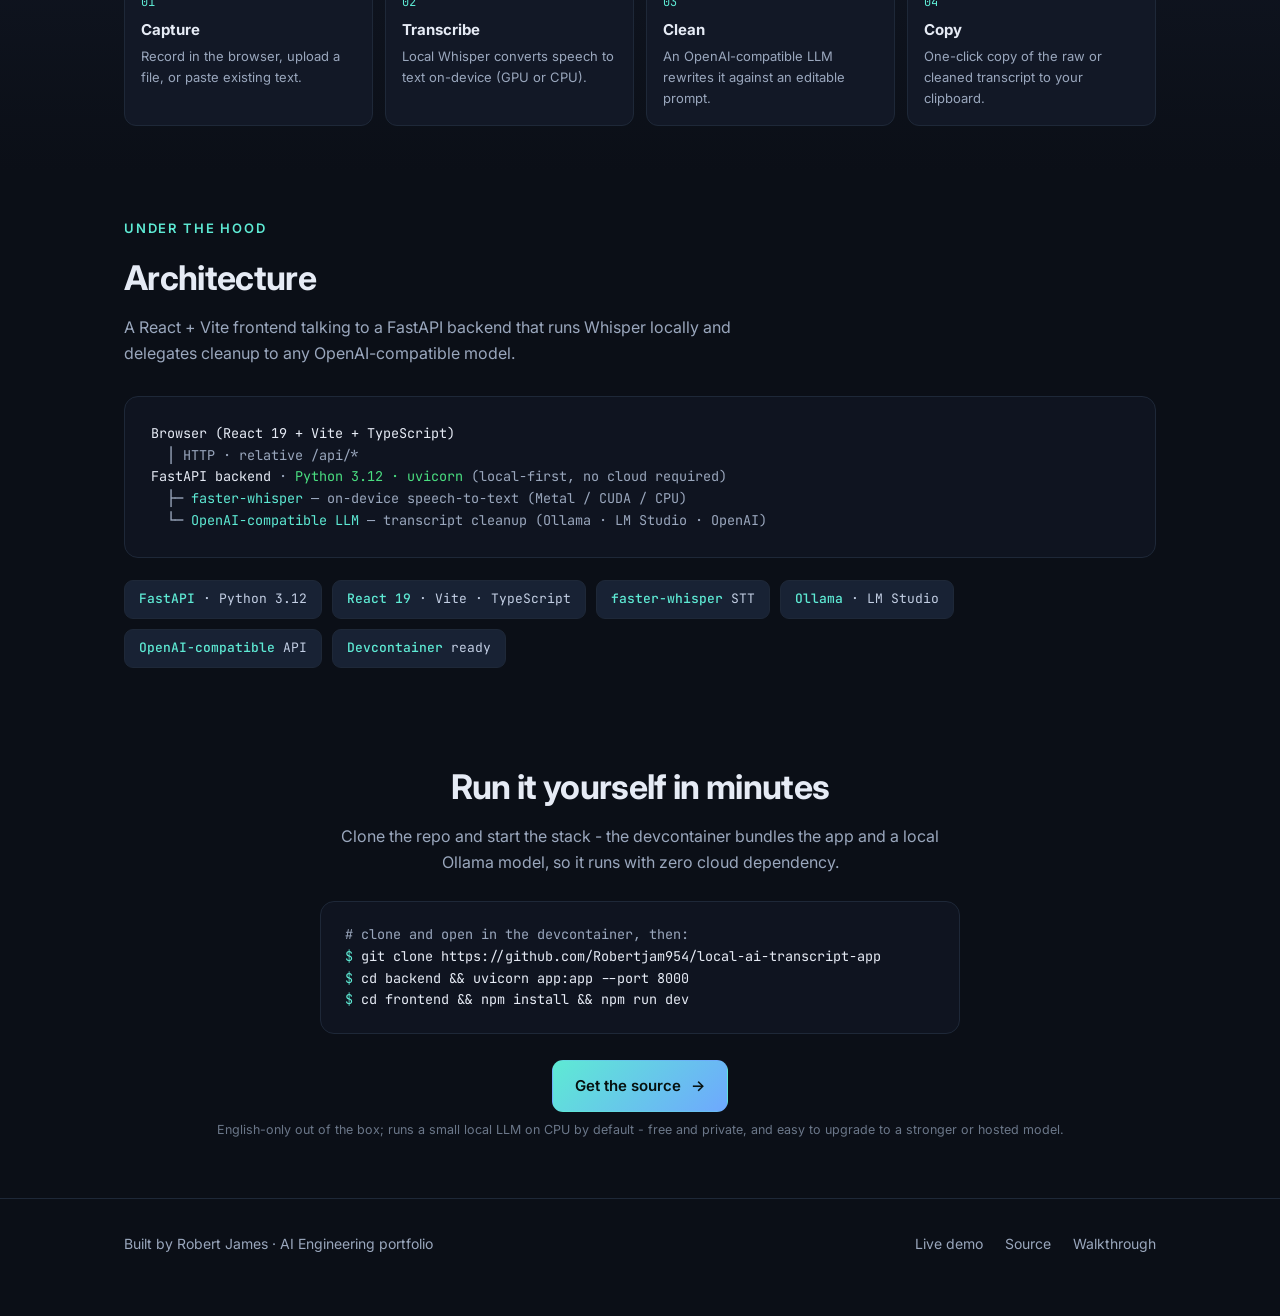
==== commit 53fde5c3: "Fix merge conflict markers on portfolio page; simulate RAG in static demo The PR #2 merge left liter" ====
--- a/site/index.html
+++ b/site/index.html
@@ -155,11 +155,11 @@
   <div class="wrap">
     <div class="brand"><span class="dot"></span> Voice Summarizer</div>
     <div class="nav-links">
-      <a href="demo.html">Live demo</a>
       <a href="#features">Features</a>
       <a href="#how">How it works</a>
       <a href="#stack">Stack</a>
       <a href="./demo/">Live demo</a>
+      <a href="demo.html">Whisper demo</a>
       <a href="https://github.com/Robertjam954/local-ai-transcript-app">GitHub</a>
     </div>
   </div>
@@ -175,12 +175,11 @@
       keeping the facts. No audio ever leaves your machine.
     </p>
     <div class="cta">
-<<<<<<< HEAD
       <a class="btn primary" href="./demo/">
-=======
-      <a class="btn primary" href="demo.html">
->>>>>>> origin/main
         Try the live demo <span class="arrow">-&gt;</span>
+      </a>
+      <a class="btn ghost" href="demo.html">
+        In-browser Whisper demo
       </a>
       <a class="btn ghost" href="https://github.com/Robertjam954/local-ai-transcript-app" target="_blank" rel="noopener">
         View on GitHub
@@ -189,7 +188,7 @@
         Watch the walkthrough
       </a>
     </div>
-    <p class="note">The demo runs the real React UI with simulated transcription and cleanup - the full app runs Whisper and an LLM locally on your machine.</p>
+    <p class="note">The live demo runs the real React UI with simulated transcription, cleanup, and transcript search; the Whisper demo runs actual on-device speech-to-text in your browser. The full app runs Whisper and an LLM locally on your machine.</p>
   </div>
 </header>
 
